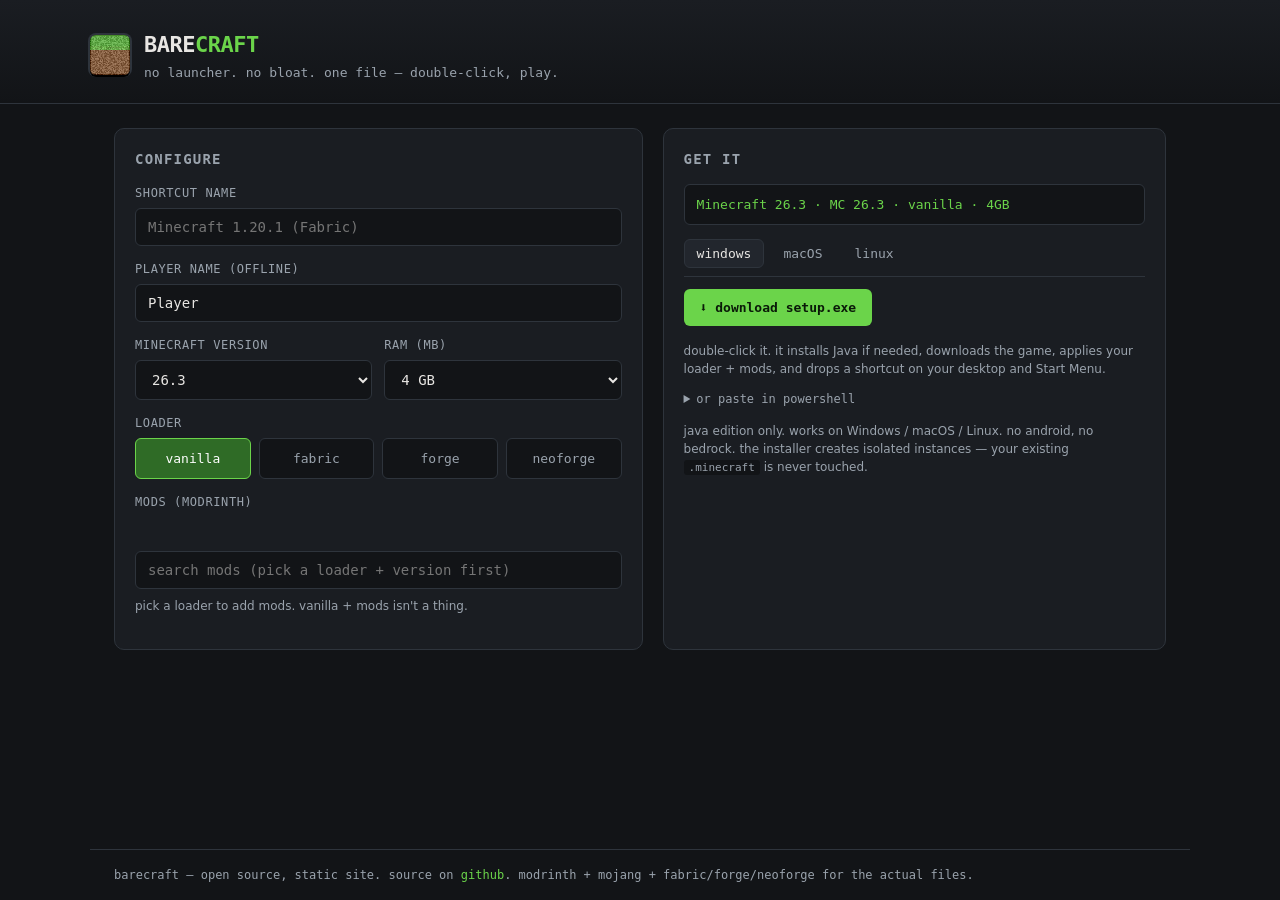
==== index.html @ c3ede846 "move site to repo root for GitHub Pages; final binaries" ====
<!doctype html>
<html lang="en">
<head>
  <meta charset="utf-8">
  <meta name="viewport" content="width=device-width,initial-scale=1">
  <title>Barecraft — no launcher, just play</title>
  <link rel="icon" href="icon.png">
  <link rel="stylesheet" href="style.css">
</head>
<body>
  <header class="site">
    <div class="brand">
      <img src="icon.png" alt="">
      <div>
        <h1>BARE<span>CRAFT</span></h1>
        <p>no launcher. no bloat. one file — double-click, play.</p>
      </div>
    </div>
  </header>

  <main>
    <div class="grid">
      <!-- CONFIG -->
      <section class="card">
        <h2>configure</h2>

        <div class="field">
          <label>shortcut name</label>
          <input type="text" id="name" placeholder="Minecraft 1.20.1 (Fabric)">
        </div>

        <div class="field">
          <label>player name (offline)</label>
          <input type="text" id="player" value="Player">
        </div>

        <div class="row">
          <div class="field">
            <label>minecraft version</label>
            <select id="mc"></select>
          </div>
          <div class="field">
            <label>ram (mb)</label>
            <select id="ram">
              <option value="2048">2 GB</option>
              <option value="4096" selected>4 GB</option>
              <option value="6144">6 GB</option>
              <option value="8192">8 GB</option>
              <option value="12288">12 GB</option>
            </select>
          </div>
        </div>

        <div class="field">
          <label>loader</label>
          <div class="loader-group" id="loaderGroup">
            <div class="loader-btn" data-loader="vanilla">vanilla</div>
            <div class="loader-btn" data-loader="fabric">fabric</div>
            <div class="loader-btn" data-loader="forge">forge</div>
            <div class="loader-btn" data-loader="neoforge">neoforge</div>
          </div>
        </div>

        <div class="field" id="loaderVField" style="display:none">
          <label>loader version (blank = latest/recommended)</label>
          <input type="text" id="loaderV" placeholder="auto">
        </div>

        <div class="field" id="modsField">
          <label>mods (modrinth)</label>
          <div class="mods-chips" id="chips"></div>
          <div class="mod-search-wrap">
            <input type="search" id="modSearch" placeholder="search mods (pick a loader + version first)" disabled>
            <div class="mod-results" id="modResults"></div>
          </div>
          <p class="note" id="modHint">pick a loader to add mods. vanilla + mods isn't a thing.</p>
        </div>
      </section>

      <!-- RESULT -->
      <section class="card">
        <h2>get it</h2>
        <div class="result-summary" id="summary">—</div>

        <div class="tabs" id="tabs">
          <button class="tab active" data-tab="windows">windows</button>
          <button class="tab" data-tab="macos">macOS</button>
          <button class="tab" data-tab="linux">linux</button>
        </div>

        <div class="platform active" id="plat-windows">
          <button class="btn" id="dl-windows">⬇ download setup.exe</button>
          <p class="note">double-click it. it installs Java if needed, downloads the game, applies your loader + mods, and drops a shortcut on your desktop and Start Menu.</p>
          <details>
            <summary>or paste in powershell</summary>
            <div class="runline">
              <code id="line-windows"></code>
              <button data-copy="line-windows">copy</button>
            </div>
          </details>
        </div>

        <div class="platform" id="plat-macos">
          <button class="btn" id="dl-macos">⬇ download executable</button>
          <p class="note">macOS quarantines downloaded files. run this once in Terminal, then the file works:</p>
          <div class="runline">
            <code id="line-mac-run"></code>
            <button data-copy="line-mac-run">copy</button>
          </div>
          <details>
            <summary>or paste in terminal (no download)</summary>
            <div class="runline">
              <code id="line-macos"></code>
              <button data-copy="line-macos">copy</button>
            </div>
          </details>
        </div>

        <div class="platform" id="plat-linux">
          <button class="btn" id="dl-linux">⬇ download executable</button>
          <p class="note">then run it:</p>
          <div class="runline">
            <code id="line-linux-run"></code>
            <button data-copy="line-linux-run">copy</button>
          </div>
          <details>
            <summary>or paste in terminal (no download)</summary>
            <div class="runline">
              <code id="line-linux"></code>
              <button data-copy="line-linux">copy</button>
            </div>
          </details>
        </div>

        <p class="note" style="margin-top:14px">
          java edition only. works on Windows / macOS / Linux. no android, no bedrock.
          the installer creates isolated instances — your existing <code>.minecraft</code> is never touched.
        </p>
      </section>
    </div>
  </main>

  <footer class="site">
    barecraft — open source, static site. source on
    <a href="https://github.com/noxthedevwindev-greatest/barecraft">github</a>.
    modrinth + mojang + fabric/forge/neoforge for the actual files.
  </footer>

  <div class="toast" id="toast">copied</div>
  <script src="app.js"></script>
</body>
</html>
---- style.css ----
:root {
  --bg: #121417;
  --bg-2: #1a1d22;
  --bg-3: #22262d;
  --fg: #e8e6e3;
  --fg-dim: #9aa3ad;
  --accent: #6bd44a;
  --accent-2: #4aa338;
  --accent-dim: #2f6b26;
  --border: #2e343c;
  --danger: #e06a6a;
  --ok: #6bd44a;
  --mono: ui-monospace, "JetBrains Mono", "Cascadia Code", Menlo, Consolas, monospace;
  --sans: -apple-system, "Segoe UI", system-ui, sans-serif;
}

* { box-sizing: border-box; }

html, body {
  margin: 0;
  padding: 0;
  background: var(--bg);
  color: var(--fg);
  font-family: var(--sans);
  font-size: 15px;
  line-height: 1.5;
}

body {
  min-height: 100vh;
  display: flex;
  flex-direction: column;
}

a { color: var(--accent); text-decoration: none; }
a:hover { text-decoration: underline; }

header.site {
  padding: 28px 24px 20px;
  border-bottom: 1px solid var(--border);
  background: linear-gradient(180deg, #1a1d22 0%, #121417 100%);
}

.brand {
  display: flex;
  align-items: center;
  gap: 14px;
  max-width: 1100px;
  margin: 0 auto;
}

.brand img {
  width: 40px;
  height: 40px;
  image-rendering: pixelated;
  border-radius: 6px;
  box-shadow: 0 2px 0 #000, 0 0 0 2px var(--border);
}

.brand h1 {
  margin: 0;
  font-family: var(--mono);
  font-size: 22px;
  letter-spacing: -0.5px;
  color: var(--fg);
}

.brand h1 span { color: var(--accent); }

.brand p {
  margin: 2px 0 0;
  color: var(--fg-dim);
  font-size: 13px;
  font-family: var(--mono);
}

main {
  flex: 1;
  max-width: 1100px;
  margin: 0 auto;
  padding: 24px;
  width: 100%;
}

.grid {
  display: grid;
  grid-template-columns: 1.05fr 1fr;
  gap: 20px;
}

@media (max-width: 860px) {
  .grid { grid-template-columns: 1fr; }
}

.card {
  background: var(--bg-2);
  border: 1px solid var(--border);
  border-radius: 10px;
  padding: 20px;
}

.card h2 {
  margin: 0 0 14px;
  font-size: 14px;
  font-family: var(--mono);
  text-transform: uppercase;
  letter-spacing: 1.2px;
  color: var(--fg-dim);
}

.field { margin-bottom: 14px; }

.field label {
  display: block;
  font-size: 12px;
  font-family: var(--mono);
  color: var(--fg-dim);
  margin-bottom: 6px;
  text-transform: uppercase;
  letter-spacing: 0.6px;
}

input[type=text],
select,
input[type=search] {
  width: 100%;
  padding: 10px 12px;
  background: var(--bg);
  border: 1px solid var(--border);
  border-radius: 6px;
  color: var(--fg);
  font-family: var(--mono);
  font-size: 14px;
  outline: none;
  transition: border-color .15s;
}

input:focus, select:focus { border-color: var(--accent); }

.row {
  display: grid;
  grid-template-columns: 1fr 1fr;
  gap: 12px;
}

.loader-group {
  display: grid;
  grid-template-columns: repeat(4, 1fr);
  gap: 8px;
}

.loader-btn {
  padding: 10px 6px;
  background: var(--bg);
  border: 1px solid var(--border);
  border-radius: 6px;
  color: var(--fg-dim);
  font-family: var(--mono);
  font-size: 13px;
  cursor: pointer;
  text-align: center;
  transition: all .15s;
  user-select: none;
}

.loader-btn:hover:not(.disabled) { border-color: var(--accent); color: var(--fg); }
.loader-btn.active { background: var(--accent-dim); border-color: var(--accent); color: #fff; }
.loader-btn.disabled { opacity: 0.35; cursor: not-allowed; }

.mods-chips {
  display: flex;
  flex-wrap: wrap;
  gap: 6px;
  margin-bottom: 8px;
  min-height: 26px;
}

.chip {
  display: inline-flex;
  align-items: center;
  gap: 6px;
  background: var(--bg-3);
  border: 1px solid var(--border);
  border-radius: 999px;
  padding: 4px 10px;
  font-size: 12px;
  font-family: var(--mono);
}

.chip button {
  background: none;
  border: none;
  color: var(--fg-dim);
  cursor: pointer;
  font-size: 14px;
  line-height: 1;
  padding: 0;
}

.chip button:hover { color: var(--danger); }

.mod-search-wrap { position: relative; }

.mod-results {
  position: absolute;
  top: 100%;
  left: 0;
  right: 0;
  background: var(--bg-2);
  border: 1px solid var(--border);
  border-radius: 6px;
  margin-top: 4px;
  max-height: 260px;
  overflow-y: auto;
  z-index: 10;
  display: none;
}

.mod-results.open { display: block; }

.mod-result {
  display: flex;
  align-items: center;
  gap: 10px;
  padding: 8px 10px;
  cursor: pointer;
  border-bottom: 1px solid var(--border);
}

.mod-result:hover { background: var(--bg-3); }
.mod-result:last-child { border-bottom: none; }

.mod-result img {
  width: 24px;
  height: 24px;
  border-radius: 4px;
  image-rendering: pixelated;
}

.mod-result .title { font-weight: 600; font-size: 13px; }
.mod-result .slug { color: var(--fg-dim); font-size: 11px; font-family: var(--mono); }

.result-summary {
  font-family: var(--mono);
  font-size: 13px;
  color: var(--accent);
  margin-bottom: 14px;
  padding: 10px 12px;
  background: var(--bg);
  border: 1px solid var(--border);
  border-radius: 6px;
}

.tabs {
  display: flex;
  gap: 6px;
  margin-bottom: 12px;
  border-bottom: 1px solid var(--border);
  padding-bottom: 8px;
}

.tab {
  padding: 6px 12px;
  background: none;
  border: 1px solid transparent;
  border-radius: 6px;
  color: var(--fg-dim);
  font-family: var(--mono);
  font-size: 13px;
  cursor: pointer;
}

.tab.active { background: var(--bg-3); border-color: var(--border); color: var(--fg); }

.platform { display: none; }
.platform.active { display: block; }

.btn {
  display: inline-flex;
  align-items: center;
  gap: 8px;
  padding: 11px 16px;
  background: var(--accent);
  color: #0a1a08;
  border: none;
  border-radius: 6px;
  font-family: var(--mono);
  font-size: 13px;
  font-weight: 700;
  cursor: pointer;
  transition: background .15s, transform .05s;
  margin-right: 8px;
  margin-bottom: 8px;
}

.btn:hover { background: var(--accent-2); color: #fff; }
.btn:active { transform: translateY(1px); }
.btn.secondary {
  background: var(--bg-3);
  color: var(--fg);
  border: 1px solid var(--border);
  font-weight: 400;
}
.btn.secondary:hover { border-color: var(--accent); color: var(--accent); }

.runline {
  display: flex;
  gap: 8px;
  margin: 10px 0;
}

.runline code {
  flex: 1;
  background: var(--bg);
  border: 1px solid var(--border);
  border-radius: 6px;
  padding: 10px 12px;
  font-family: var(--mono);
  font-size: 12px;
  color: var(--fg);
  overflow-x: auto;
  white-space: pre;
}

.runline button {
  background: var(--bg-3);
  border: 1px solid var(--border);
  border-radius: 6px;
  color: var(--fg);
  font-family: var(--mono);
  font-size: 12px;
  padding: 0 12px;
  cursor: pointer;
}

.runline button:hover { border-color: var(--accent); color: var(--accent); }

.note {
  color: var(--fg-dim);
  font-size: 12px;
  margin-top: 8px;
  line-height: 1.5;
}

.note code {
  background: var(--bg);
  padding: 1px 5px;
  border-radius: 3px;
  font-family: var(--mono);
  font-size: 11px;
}

details { margin-top: 10px; }
details summary {
  cursor: pointer;
  color: var(--fg-dim);
  font-size: 12px;
  font-family: var(--mono);
}
details summary:hover { color: var(--accent); }

footer.site {
  border-top: 1px solid var(--border);
  padding: 16px 24px;
  color: var(--fg-dim);
  font-size: 12px;
  font-family: var(--mono);
  max-width: 1100px;
  margin: 0 auto;
  width: 100%;
}

.toast {
  position: fixed;
  bottom: 20px;
  left: 50%;
  transform: translateX(-50%);
  background: var(--accent-dim);
  color: #fff;
  padding: 8px 16px;
  border-radius: 6px;
  font-family: var(--mono);
  font-size: 12px;
  opacity: 0;
  transition: opacity .2s;
  pointer-events: none;
  z-index: 100;
}

.toast.show { opacity: 1; }
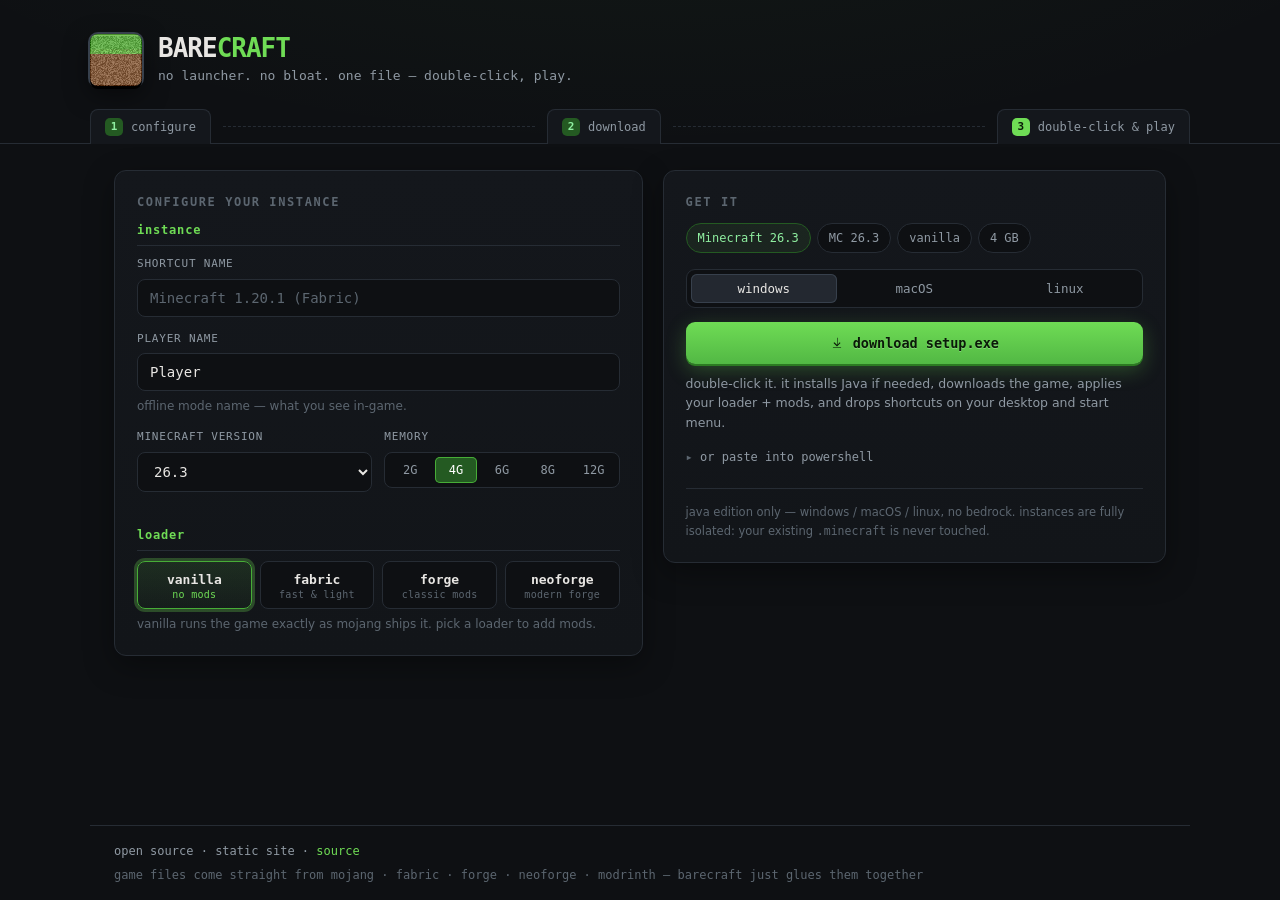
==== commit 0ded201c: "UI overhaul: segmented RAM, loader cards, mod compat flags, keyboard nav, polish" ====
--- a/index.html
+++ b/index.html
@@ -4,6 +4,7 @@
   <meta charset="utf-8">
   <meta name="viewport" content="width=device-width,initial-scale=1">
   <title>Barecraft — no launcher, just play</title>
+  <meta name="description" content="Pick a Minecraft version, loader and mods. Get one file. Double-click it. Play. No launcher, no bloat.">
   <link rel="icon" href="icon.png">
   <link rel="stylesheet" href="style.css">
 </head>
@@ -16,137 +17,168 @@
         <p>no launcher. no bloat. one file — double-click, play.</p>
       </div>
     </div>
+    <div class="steps">
+      <div class="step"><b>1</b> configure</div>
+      <div class="sep"></div>
+      <div class="step"><b>2</b> download</div>
+      <div class="sep"></div>
+      <div class="step"><b>3</b> double-click &amp; play</div>
+    </div>
   </header>
 
   <main>
     <div class="grid">
-      <!-- CONFIG -->
+
+      <!-- CONFIGURE -->
       <section class="card">
-        <h2>configure</h2>
+        <h2>configure your instance</h2>
 
+        <h3>instance</h3>
         <div class="field">
-          <label>shortcut name</label>
-          <input type="text" id="name" placeholder="Minecraft 1.20.1 (Fabric)">
+          <label for="name">shortcut name</label>
+          <input type="text" id="name" placeholder="Minecraft 1.20.1 (Fabric)" autocomplete="off">
         </div>
 
         <div class="field">
-          <label>player name (offline)</label>
-          <input type="text" id="player" value="Player">
+          <label for="player">player name</label>
+          <input type="text" id="player" value="Player" autocomplete="off" spellcheck="false">
+          <p class="hint">offline mode name — what you see in-game.</p>
         </div>
 
         <div class="row">
           <div class="field">
-            <label>minecraft version</label>
+            <label for="mc">minecraft version</label>
             <select id="mc"></select>
           </div>
           <div class="field">
-            <label>ram (mb)</label>
-            <select id="ram">
-              <option value="2048">2 GB</option>
-              <option value="4096" selected>4 GB</option>
-              <option value="6144">6 GB</option>
-              <option value="8192">8 GB</option>
-              <option value="12288">12 GB</option>
-            </select>
+            <label>memory</label>
+            <div class="seg" id="ramSeg">
+              <button type="button" data-ram="2048">2G</button>
+              <button type="button" data-ram="4096" class="on">4G</button>
+              <button type="button" data-ram="6144">6G</button>
+              <button type="button" data-ram="8192">8G</button>
+              <button type="button" data-ram="12288">12G</button>
+            </div>
           </div>
         </div>
 
-        <div class="field">
-          <label>loader</label>
-          <div class="loader-group" id="loaderGroup">
-            <div class="loader-btn" data-loader="vanilla">vanilla</div>
-            <div class="loader-btn" data-loader="fabric">fabric</div>
-            <div class="loader-btn" data-loader="forge">forge</div>
-            <div class="loader-btn" data-loader="neoforge">neoforge</div>
-          </div>
+        <h3>loader</h3>
+        <div class="loader-group" id="loaderGroup">
+          <button type="button" class="loader-btn on" data-loader="vanilla">
+            <span class="ld-name">vanilla</span>
+            <span class="ld-desc">no mods</span>
+          </button>
+          <button type="button" class="loader-btn" data-loader="fabric">
+            <span class="ld-name">fabric</span>
+            <span class="ld-desc">fast &amp; light</span>
+          </button>
+          <button type="button" class="loader-btn" data-loader="forge">
+            <span class="ld-name">forge</span>
+            <span class="ld-desc">classic mods</span>
+          </button>
+          <button type="button" class="loader-btn" data-loader="neoforge">
+            <span class="ld-name">neoforge</span>
+            <span class="ld-desc">modern forge</span>
+          </button>
         </div>
 
         <div class="field" id="loaderVField" style="display:none">
-          <label>loader version (blank = latest/recommended)</label>
-          <input type="text" id="loaderV" placeholder="auto">
+          <label for="loaderV">loader version</label>
+          <input type="text" id="loaderV" placeholder="auto (recommended / latest)" autocomplete="off">
+          <p class="hint">leave empty and it picks the recommended build.</p>
         </div>
 
-        <div class="field" id="modsField">
-          <label>mods (modrinth)</label>
+        <h3 id="modsHeader" style="display:none">mods</h3>
+        <div id="modsWrap" style="display:none">
           <div class="mods-chips" id="chips"></div>
           <div class="mod-search-wrap">
-            <input type="search" id="modSearch" placeholder="search mods (pick a loader + version first)" disabled>
-            <div class="mod-results" id="modResults"></div>
+            <input type="search" id="modSearch" placeholder="search modrinth…" autocomplete="off">
+            <div class="mod-results" id="modResults" role="listbox"></div>
           </div>
-          <p class="note" id="modHint">pick a loader to add mods. vanilla + mods isn't a thing.</p>
+          <p class="hint" id="modHint">results are filtered to this version + loader. unsupported picks get flagged when you change version later.</p>
         </div>
+        <p class="hint" id="vanillaHint">vanilla runs the game exactly as mojang ships it. pick a loader to add mods.</p>
       </section>
 
       <!-- RESULT -->
-      <section class="card">
+      <section class="card result-card">
         <h2>get it</h2>
-        <div class="result-summary" id="summary">—</div>
+
+        <div class="badges" id="summary"></div>
 
         <div class="tabs" id="tabs">
-          <button class="tab active" data-tab="windows">windows</button>
+          <button class="tab on" data-tab="windows">windows</button>
           <button class="tab" data-tab="macos">macOS</button>
           <button class="tab" data-tab="linux">linux</button>
         </div>
 
-        <div class="platform active" id="plat-windows">
-          <button class="btn" id="dl-windows">⬇ download setup.exe</button>
-          <p class="note">double-click it. it installs Java if needed, downloads the game, applies your loader + mods, and drops a shortcut on your desktop and Start Menu.</p>
+        <div class="platform on" id="plat-windows">
+          <button class="btn primary" id="dl-windows">
+            <svg width="14" height="14" viewBox="0 0 24 24" fill="currentColor"><path d="M12 3v12.17l-4.59-4.58L6 12l6 6 6-6-1.41-1.41L13 15.17V3h-1z"/><path d="M5 19h14v1H5z"/></svg>
+            download setup.exe
+          </button>
+          <p class="note">double-click it. it installs Java if needed, downloads the game, applies your loader + mods, and drops shortcuts on your desktop and start menu.</p>
           <details>
-            <summary>or paste in powershell</summary>
+            <summary>or paste into powershell</summary>
             <div class="runline">
               <code id="line-windows"></code>
-              <button data-copy="line-windows">copy</button>
+              <button class="copybtn" data-copy="line-windows">copy</button>
             </div>
           </details>
         </div>
 
         <div class="platform" id="plat-macos">
-          <button class="btn" id="dl-macos">⬇ download executable</button>
-          <p class="note">macOS quarantines downloaded files. run this once in Terminal, then the file works:</p>
+          <button class="btn primary" id="dl-macos">
+            <svg width="14" height="14" viewBox="0 0 24 24" fill="currentColor"><path d="M12 3v12.17l-4.59-4.58L6 12l6 6 6-6-1.41-1.41L13 15.17V3h-1z"/><path d="M5 19h14v1H5z"/></svg>
+            download executable
+          </button>
+          <p class="run-label">then run this once in terminal — it clears the gatekeeper quarantine flag and starts the install:</p>
           <div class="runline">
             <code id="line-mac-run"></code>
-            <button data-copy="line-mac-run">copy</button>
+            <button class="copybtn" data-copy="line-mac-run">copy</button>
           </div>
           <details>
-            <summary>or paste in terminal (no download)</summary>
+            <summary>or paste the whole install into terminal</summary>
             <div class="runline">
               <code id="line-macos"></code>
-              <button data-copy="line-macos">copy</button>
+              <button class="copybtn" data-copy="line-macos">copy</button>
             </div>
           </details>
         </div>
 
         <div class="platform" id="plat-linux">
-          <button class="btn" id="dl-linux">⬇ download executable</button>
-          <p class="note">then run it:</p>
+          <button class="btn primary" id="dl-linux">
+            <svg width="14" height="14" viewBox="0 0 24 24" fill="currentColor"><path d="M12 3v12.17l-4.59-4.58L6 12l6 6 6-6-1.41-1.41L13 15.17V3h-1z"/><path d="M5 19h14v1H5z"/></svg>
+            download executable
+          </button>
+          <p class="run-label">then:</p>
           <div class="runline">
             <code id="line-linux-run"></code>
-            <button data-copy="line-linux-run">copy</button>
+            <button class="copybtn" data-copy="line-linux-run">copy</button>
           </div>
           <details>
-            <summary>or paste in terminal (no download)</summary>
+            <summary>or paste the whole install into terminal</summary>
             <div class="runline">
               <code id="line-linux"></code>
-              <button data-copy="line-linux">copy</button>
+              <button class="copybtn" data-copy="line-linux">copy</button>
             </div>
           </details>
         </div>
 
-        <p class="note" style="margin-top:14px">
-          java edition only. works on Windows / macOS / Linux. no android, no bedrock.
-          the installer creates isolated instances — your existing <code>.minecraft</code> is never touched.
+        <p class="fine">
+          java edition only — windows / macOS / linux, no bedrock. instances are
+          fully isolated: your existing <code>.minecraft</code> is never touched.
         </p>
       </section>
     </div>
   </main>
 
   <footer class="site">
-    barecraft — open source, static site. source on
-    <a href="https://github.com/noxthedevwindev-greatest/barecraft">github</a>.
-    modrinth + mojang + fabric/forge/neoforge for the actual files.
+    <span>open source · static site · <a href="https://github.com/noxthedevwindev-greatest/barecraft">source</a></span>
+    <span class="dim">game files come straight from mojang · fabric · forge · neoforge · modrinth — barecraft just glues them together</span>
   </footer>
 
-  <div class="toast" id="toast">copied</div>
+  <div class="toast" id="toast" role="status"></div>
   <script src="app.js"></script>
 </body>
 </html>
--- a/style.css
+++ b/style.css
@@ -1,25 +1,33 @@
 :root {
-  --bg: #121417;
-  --bg-2: #1a1d22;
-  --bg-3: #22262d;
+  --bg: #0e1013;
+  --bg-2: #14171c;
+  --bg-3: #1b1f26;
+  --bg-4: #232830;
   --fg: #e8e6e3;
-  --fg-dim: #9aa3ad;
-  --accent: #6bd44a;
-  --accent-2: #4aa338;
-  --accent-dim: #2f6b26;
-  --border: #2e343c;
+  --fg-dim: #8f99a3;
+  --fg-faint: #5c6670;
+  --accent: #6fdc55;
+  --accent-hi: #8fefa0;
+  --accent-2: #47ad37;
+  --accent-dim: #245a22;
+  --accent-glow: rgba(111, 220, 85, .28);
+  --border: #262c34;
+  --border-hi: #37404c;
   --danger: #e06a6a;
-  --ok: #6bd44a;
   --mono: ui-monospace, "JetBrains Mono", "Cascadia Code", Menlo, Consolas, monospace;
   --sans: -apple-system, "Segoe UI", system-ui, sans-serif;
 }
 
 * { box-sizing: border-box; }
+
+::selection { background: var(--accent-dim); color: #fff; }
 
 html, body {
   margin: 0;
   padding: 0;
   background: var(--bg);
+  background-image:
+    radial-gradient(1200px 500px at 50% -200px, rgba(111, 220, 85, .05), transparent 70%);
   color: var(--fg);
   font-family: var(--sans);
   font-size: 15px;
@@ -35,107 +43,184 @@
 a { color: var(--accent); text-decoration: none; }
 a:hover { text-decoration: underline; }
 
+/* ---------- header ---------- */
+
 header.site {
-  padding: 28px 24px 20px;
+  padding: 34px 24px 0;
   border-bottom: 1px solid var(--border);
-  background: linear-gradient(180deg, #1a1d22 0%, #121417 100%);
 }
 
 .brand {
   display: flex;
   align-items: center;
-  gap: 14px;
+  gap: 16px;
   max-width: 1100px;
   margin: 0 auto;
 }
 
 .brand img {
-  width: 40px;
-  height: 40px;
+  width: 52px;
+  height: 52px;
   image-rendering: pixelated;
-  border-radius: 6px;
-  box-shadow: 0 2px 0 #000, 0 0 0 2px var(--border);
+  border-radius: 8px;
+  box-shadow:
+    0 3px 0 #000,
+    0 0 0 2px var(--border-hi),
+    0 8px 24px rgba(0, 0, 0, .5);
 }
 
 .brand h1 {
   margin: 0;
   font-family: var(--mono);
-  font-size: 22px;
-  letter-spacing: -0.5px;
-  color: var(--fg);
+  font-size: 26px;
+  font-weight: 800;
+  letter-spacing: -1px;
+  line-height: 1.1;
 }
 
 .brand h1 span { color: var(--accent); }
 
 .brand p {
-  margin: 2px 0 0;
+  margin: 3px 0 0;
   color: var(--fg-dim);
   font-size: 13px;
   font-family: var(--mono);
 }
+
+.steps {
+  max-width: 1100px;
+  margin: 22px auto 0;
+  display: flex;
+  align-items: center;
+  gap: 12px;
+  padding-bottom: 0;
+  transform: translateY(1px);
+}
+
+.step {
+  display: flex;
+  align-items: center;
+  gap: 8px;
+  font-family: var(--mono);
+  font-size: 12px;
+  color: var(--fg-dim);
+  padding: 8px 14px;
+  border: 1px solid var(--border);
+  border-bottom: none;
+  border-radius: 8px 8px 0 0;
+  background: var(--bg-2);
+}
+
+.step b {
+  display: inline-flex;
+  align-items: center;
+  justify-content: center;
+  width: 18px;
+  height: 18px;
+  border-radius: 5px;
+  background: var(--accent-dim);
+  color: var(--accent-hi);
+  font-size: 11px;
+}
+
+.step:last-child b { background: var(--accent); color: #0a1a08; }
+
+.sep {
+  flex: 1;
+  border-top: 1px dashed var(--border);
+}
+
+/* ---------- layout ---------- */
 
 main {
   flex: 1;
+  width: 100%;
   max-width: 1100px;
   margin: 0 auto;
-  padding: 24px;
-  width: 100%;
+  padding: 26px 24px 40px;
 }
 
 .grid {
   display: grid;
   grid-template-columns: 1.05fr 1fr;
   gap: 20px;
-}
-
-@media (max-width: 860px) {
+  align-items: start;
+}
+
+@media (max-width: 900px) {
   .grid { grid-template-columns: 1fr; }
+  .steps { flex-wrap: wrap; }
+  .sep { display: none; }
 }
 
 .card {
-  background: var(--bg-2);
-  border: 1px solid var(--border);
-  border-radius: 10px;
-  padding: 20px;
+  background: linear-gradient(180deg, var(--bg-2) 0%, #121519 100%);
+  border: 1px solid var(--border);
+  border-radius: 12px;
+  padding: 22px;
+  box-shadow: 0 10px 30px rgba(0, 0, 0, .35);
+}
+
+.result-card { position: sticky; top: 20px; }
+
+@media (max-width: 900px) {
+  .result-card { position: static; }
 }
 
 .card h2 {
-  margin: 0 0 14px;
-  font-size: 14px;
+  margin: 0 0 6px;
+  font-size: 12px;
   font-family: var(--mono);
   text-transform: uppercase;
-  letter-spacing: 1.2px;
-  color: var(--fg-dim);
-}
+  letter-spacing: 1.6px;
+  color: var(--fg-faint);
+}
+
+.card h3 {
+  margin: 20px 0 10px;
+  padding-bottom: 6px;
+  font-size: 12px;
+  font-family: var(--mono);
+  color: var(--accent);
+  border-bottom: 1px solid var(--border);
+  letter-spacing: .8px;
+}
+
+.card h3:first-of-type { margin-top: 10px; }
+
+/* ---------- fields ---------- */
 
 .field { margin-bottom: 14px; }
 
 .field label {
   display: block;
-  font-size: 12px;
+  font-size: 11px;
   font-family: var(--mono);
   color: var(--fg-dim);
   margin-bottom: 6px;
   text-transform: uppercase;
-  letter-spacing: 0.6px;
-}
-
-input[type=text],
-select,
-input[type=search] {
+  letter-spacing: .8px;
+}
+
+input[type=text], input[type=search], select {
   width: 100%;
   padding: 10px 12px;
   background: var(--bg);
   border: 1px solid var(--border);
-  border-radius: 6px;
+  border-radius: 8px;
   color: var(--fg);
   font-family: var(--mono);
   font-size: 14px;
   outline: none;
-  transition: border-color .15s;
-}
-
-input:focus, select:focus { border-color: var(--accent); }
+  transition: border-color .15s, box-shadow .15s;
+}
+
+input::placeholder { color: var(--fg-faint); }
+
+input:focus, select:focus {
+  border-color: var(--accent-2);
+  box-shadow: 0 0 0 3px var(--accent-glow);
+}
 
 .row {
   display: grid;
@@ -143,6 +228,46 @@
   gap: 12px;
 }
 
+.hint {
+  margin: 6px 0 0;
+  color: var(--fg-faint);
+  font-size: 12px;
+}
+
+/* ---------- segmented control (ram) ---------- */
+
+.seg {
+  display: flex;
+  gap: 4px;
+  background: var(--bg);
+  border: 1px solid var(--border);
+  border-radius: 8px;
+  padding: 4px;
+}
+
+.seg button {
+  flex: 1;
+  padding: 6px 0;
+  background: none;
+  border: none;
+  border-radius: 5px;
+  color: var(--fg-dim);
+  font-family: var(--mono);
+  font-size: 12px;
+  cursor: pointer;
+  transition: all .12s;
+}
+
+.seg button:hover { color: var(--fg); }
+
+.seg button.on {
+  background: var(--accent-dim);
+  color: #fff;
+  box-shadow: inset 0 0 0 1px var(--accent-2);
+}
+
+/* ---------- loader buttons ---------- */
+
 .loader-group {
   display: grid;
   grid-template-columns: repeat(4, 1fr);
@@ -150,218 +275,375 @@
 }
 
 .loader-btn {
-  padding: 10px 6px;
-  background: var(--bg);
-  border: 1px solid var(--border);
-  border-radius: 6px;
-  color: var(--fg-dim);
-  font-family: var(--mono);
+  display: flex;
+  flex-direction: column;
+  gap: 2px;
+  align-items: center;
+  padding: 10px 4px 8px;
+  background: var(--bg);
+  border: 1px solid var(--border);
+  border-radius: 8px;
+  cursor: pointer;
+  transition: all .15s;
+  font-family: var(--mono);
+}
+
+.loader-btn:hover:not(:disabled) {
+  border-color: var(--border-hi);
+  transform: translateY(-1px);
+}
+
+.ld-name {
   font-size: 13px;
-  cursor: pointer;
-  text-align: center;
-  transition: all .15s;
-  user-select: none;
-}
-
-.loader-btn:hover:not(.disabled) { border-color: var(--accent); color: var(--fg); }
-.loader-btn.active { background: var(--accent-dim); border-color: var(--accent); color: #fff; }
-.loader-btn.disabled { opacity: 0.35; cursor: not-allowed; }
+  color: var(--fg);
+  font-weight: 700;
+}
+
+.ld-desc {
+  font-size: 10px;
+  color: var(--fg-faint);
+  letter-spacing: .3px;
+}
+
+.loader-btn.on {
+  background: linear-gradient(180deg, rgba(111, 220, 85, .12), rgba(111, 220, 85, .04));
+  border-color: var(--accent-2);
+  box-shadow: 0 0 0 3px var(--accent-glow);
+}
+
+.loader-btn.on .ld-desc { color: var(--accent); }
+
+.loader-btn:disabled {
+  opacity: .35;
+  cursor: not-allowed;
+  border-style: dashed;
+}
+
+/* ---------- mods ---------- */
 
 .mods-chips {
   display: flex;
   flex-wrap: wrap;
   gap: 6px;
-  margin-bottom: 8px;
-  min-height: 26px;
-}
+  margin-bottom: 10px;
+}
+
+.mods-chips:empty { display: none; }
 
 .chip {
   display: inline-flex;
   align-items: center;
-  gap: 6px;
+  gap: 7px;
   background: var(--bg-3);
   border: 1px solid var(--border);
   border-radius: 999px;
-  padding: 4px 10px;
-  font-size: 12px;
-  font-family: var(--mono);
-}
-
-.chip button {
+  padding: 4px 10px 4px 5px;
+  font-size: 12px;
+  font-family: var(--mono);
+  animation: chip-in .15s ease-out;
+}
+
+@keyframes chip-in {
+  from { opacity: 0; transform: scale(.85); }
+  to { opacity: 1; transform: scale(1); }
+}
+
+.chip img {
+  width: 18px;
+  height: 18px;
+  border-radius: 4px;
+  image-rendering: pixelated;
+  background: var(--bg);
+}
+
+.chip .rm {
   background: none;
   border: none;
-  color: var(--fg-dim);
+  color: var(--fg-faint);
   cursor: pointer;
   font-size: 14px;
   line-height: 1;
-  padding: 0;
-}
-
-.chip button:hover { color: var(--danger); }
+  padding: 0 1px;
+}
+
+.chip .rm:hover { color: var(--danger); }
+
+.chip.bad {
+  border-color: rgba(224, 106, 106, .55);
+  background: rgba(224, 106, 106, .08);
+}
+
+.chip.bad .mname { color: var(--danger); }
 
 .mod-search-wrap { position: relative; }
 
 .mod-results {
   position: absolute;
-  top: 100%;
+  top: calc(100% + 4px);
   left: 0;
   right: 0;
   background: var(--bg-2);
-  border: 1px solid var(--border);
+  border: 1px solid var(--border-hi);
+  border-radius: 10px;
+  margin-top: 2px;
+  max-height: 300px;
+  overflow-y: auto;
+  z-index: 20;
+  display: none;
+  box-shadow: 0 14px 34px rgba(0, 0, 0, .55);
+}
+
+.mod-results.open { display: block; }
+
+.mod-result {
+  display: flex;
+  align-items: center;
+  gap: 10px;
+  padding: 9px 12px;
+  cursor: pointer;
+  border-bottom: 1px solid var(--border);
+}
+
+.mod-result:hover, .mod-result.kb {
+  background: var(--bg-3);
+}
+
+.mod-result:last-child { border-bottom: none; }
+
+.mod-result img {
+  width: 28px;
+  height: 28px;
   border-radius: 6px;
-  margin-top: 4px;
-  max-height: 260px;
-  overflow-y: auto;
-  z-index: 10;
-  display: none;
-}
-
-.mod-results.open { display: block; }
-
-.mod-result {
-  display: flex;
-  align-items: center;
-  gap: 10px;
-  padding: 8px 10px;
-  cursor: pointer;
-  border-bottom: 1px solid var(--border);
-}
-
-.mod-result:hover { background: var(--bg-3); }
-.mod-result:last-child { border-bottom: none; }
-
-.mod-result img {
-  width: 24px;
-  height: 24px;
-  border-radius: 4px;
   image-rendering: pixelated;
-}
-
-.mod-result .title { font-weight: 600; font-size: 13px; }
-.mod-result .slug { color: var(--fg-dim); font-size: 11px; font-family: var(--mono); }
-
-.result-summary {
-  font-family: var(--mono);
+  background: var(--bg);
+  flex: none;
+}
+
+.mod-result .mi { min-width: 0; flex: 1; }
+
+.mod-result .title {
+  font-weight: 600;
   font-size: 13px;
-  color: var(--accent);
+  white-space: nowrap;
+  overflow: hidden;
+  text-overflow: ellipsis;
+}
+
+.mod-result .sub {
+  color: var(--fg-faint);
+  font-size: 11px;
+  font-family: var(--mono);
+  white-space: nowrap;
+  overflow: hidden;
+  text-overflow: ellipsis;
+}
+
+.mod-result .dl {
+  color: var(--fg-faint);
+  font-size: 11px;
+  font-family: var(--mono);
+  flex: none;
+}
+
+.mod-empty {
+  padding: 14px 12px;
+  color: var(--fg-faint);
+  font-size: 12px;
+  font-family: var(--mono);
+  text-align: center;
+}
+
+/* ---------- result / badges ---------- */
+
+.badges {
+  display: flex;
+  flex-wrap: wrap;
+  gap: 6px;
+  margin: 12px 0 16px;
+}
+
+.badges span {
+  font-family: var(--mono);
+  font-size: 12px;
+  padding: 5px 11px;
+  border-radius: 999px;
+  background: var(--bg);
+  border: 1px solid var(--border);
+  color: var(--fg-dim);
+}
+
+.badges .nb { color: var(--accent-hi); border-color: var(--accent-dim); background: rgba(111, 220, 85, .07); }
+
+/* ---------- tabs ---------- */
+
+.tabs {
+  display: flex;
+  gap: 4px;
   margin-bottom: 14px;
-  padding: 10px 12px;
-  background: var(--bg);
-  border: 1px solid var(--border);
+  background: var(--bg);
+  border: 1px solid var(--border);
+  border-radius: 9px;
+  padding: 4px;
+}
+
+.tab {
+  flex: 1;
+  padding: 7px 12px;
+  background: none;
+  border: none;
   border-radius: 6px;
-}
-
-.tabs {
-  display: flex;
-  gap: 6px;
-  margin-bottom: 12px;
-  border-bottom: 1px solid var(--border);
-  padding-bottom: 8px;
-}
-
-.tab {
-  padding: 6px 12px;
-  background: none;
-  border: 1px solid transparent;
-  border-radius: 6px;
-  color: var(--fg-dim);
-  font-family: var(--mono);
-  font-size: 13px;
-  cursor: pointer;
-}
-
-.tab.active { background: var(--bg-3); border-color: var(--border); color: var(--fg); }
+  color: var(--fg-dim);
+  font-family: var(--mono);
+  font-size: 12.5px;
+  cursor: pointer;
+  transition: all .12s;
+}
+
+.tab:hover { color: var(--fg); }
+
+.tab.on {
+  background: var(--bg-4);
+  color: var(--fg);
+  box-shadow: inset 0 0 0 1px var(--border-hi);
+}
 
 .platform { display: none; }
-.platform.active { display: block; }
+.platform.on { display: block; animation: fade-in .18s ease-out; }
+
+@keyframes fade-in {
+  from { opacity: 0; transform: translateY(3px); }
+  to { opacity: 1; transform: none; }
+}
+
+/* ---------- buttons ---------- */
 
 .btn {
   display: inline-flex;
   align-items: center;
+  justify-content: center;
+  gap: 9px;
+  width: 100%;
+  padding: 13px 18px;
+  border: none;
+  border-radius: 9px;
+  font-family: var(--mono);
+  font-size: 13.5px;
+  font-weight: 700;
+  cursor: pointer;
+  transition: all .15s;
+}
+
+.btn.primary {
+  background: linear-gradient(180deg, var(--accent) 0%, #52b844 100%);
+  color: #0a1a08;
+  box-shadow:
+    0 2px 0 #2c7a22,
+    0 6px 20px var(--accent-glow);
+  text-shadow: 0 1px 0 rgba(255, 255, 255, .25);
+}
+
+.btn.primary:hover:not(:disabled) {
+  background: linear-gradient(180deg, var(--accent-hi) 0%, var(--accent) 100%);
+  transform: translateY(-1px);
+}
+
+.btn.primary:active:not(:disabled) { transform: translateY(1px); box-shadow: 0 1px 0 #2c7a22; }
+
+.btn.primary:disabled { opacity: .65; cursor: wait; }
+
+.spin {
+  width: 13px;
+  height: 13px;
+  border: 2px solid rgba(0, 0, 0, .25);
+  border-top-color: #0a1a08;
+  border-radius: 50%;
+  animation: rot .7s linear infinite;
+}
+
+@keyframes rot { to { transform: rotate(360deg); } }
+
+.run-label {
+  margin: 14px 0 6px;
+  color: var(--fg-dim);
+  font-size: 12.5px;
+}
+
+.runline {
+  display: flex;
   gap: 8px;
-  padding: 11px 16px;
-  background: var(--accent);
-  color: #0a1a08;
-  border: none;
-  border-radius: 6px;
-  font-family: var(--mono);
-  font-size: 13px;
-  font-weight: 700;
-  cursor: pointer;
-  transition: background .15s, transform .05s;
-  margin-right: 8px;
-  margin-bottom: 8px;
-}
-
-.btn:hover { background: var(--accent-2); color: #fff; }
-.btn:active { transform: translateY(1px); }
-.btn.secondary {
-  background: var(--bg-3);
-  color: var(--fg);
-  border: 1px solid var(--border);
-  font-weight: 400;
-}
-.btn.secondary:hover { border-color: var(--accent); color: var(--accent); }
-
-.runline {
-  display: flex;
-  gap: 8px;
-  margin: 10px 0;
+  margin: 0 0 10px;
 }
 
 .runline code {
   flex: 1;
   background: var(--bg);
   border: 1px solid var(--border);
-  border-radius: 6px;
+  border-radius: 8px;
   padding: 10px 12px;
   font-family: var(--mono);
-  font-size: 12px;
+  font-size: 11.5px;
   color: var(--fg);
   overflow-x: auto;
   white-space: pre;
 }
 
-.runline button {
+.runline .copybtn {
   background: var(--bg-3);
   border: 1px solid var(--border);
-  border-radius: 6px;
-  color: var(--fg);
-  font-family: var(--mono);
-  font-size: 12px;
-  padding: 0 12px;
-  cursor: pointer;
-}
-
-.runline button:hover { border-color: var(--accent); color: var(--accent); }
+  border-radius: 8px;
+  color: var(--fg-dim);
+  font-family: var(--mono);
+  font-size: 11px;
+  padding: 0 13px;
+  cursor: pointer;
+  flex: none;
+  transition: all .12s;
+}
+
+.runline .copybtn:hover {
+  border-color: var(--accent-2);
+  color: var(--accent);
+}
 
 .note {
   color: var(--fg-dim);
-  font-size: 12px;
-  margin-top: 8px;
-  line-height: 1.5;
-}
-
-.note code {
-  background: var(--bg);
-  padding: 1px 5px;
-  border-radius: 3px;
-  font-family: var(--mono);
-  font-size: 11px;
-}
-
-details { margin-top: 10px; }
+  font-size: 12.5px;
+  margin: 10px 0 4px;
+  line-height: 1.55;
+}
+
+.fine {
+  color: var(--fg-faint);
+  font-size: 11.5px;
+  margin: 18px 0 0;
+  padding-top: 14px;
+  border-top: 1px solid var(--border);
+  line-height: 1.6;
+}
+
+details { margin-top: 12px; }
+
 details summary {
   cursor: pointer;
   color: var(--fg-dim);
   font-size: 12px;
   font-family: var(--mono);
-}
+  list-style: none;
+  padding: 4px 0;
+}
+
+details summary::before { content: "▸ "; color: var(--fg-faint); }
+details[open] summary::before { content: "▾ "; }
 details summary:hover { color: var(--accent); }
+
+/* ---------- footer / toast / misc ---------- */
 
 footer.site {
   border-top: 1px solid var(--border);
   padding: 16px 24px;
+  display: flex;
+  flex-wrap: wrap;
+  gap: 6px 24px;
   color: var(--fg-dim);
   font-size: 12px;
   font-family: var(--mono);
@@ -370,21 +652,30 @@
   width: 100%;
 }
 
+footer .dim { color: var(--fg-faint); }
+
 .toast {
   position: fixed;
-  bottom: 20px;
+  bottom: 24px;
   left: 50%;
-  transform: translateX(-50%);
-  background: var(--accent-dim);
-  color: #fff;
-  padding: 8px 16px;
-  border-radius: 6px;
+  transform: translate(-50%, 12px);
+  background: var(--bg-3);
+  border: 1px solid var(--accent-2);
+  color: var(--accent-hi);
+  padding: 9px 18px;
+  border-radius: 8px;
   font-family: var(--mono);
   font-size: 12px;
   opacity: 0;
-  transition: opacity .2s;
+  transition: opacity .2s, transform .2s;
   pointer-events: none;
   z-index: 100;
-}
-
-.toast.show { opacity: 1; }
+  box-shadow: 0 10px 30px rgba(0, 0, 0, .5);
+}
+
+.toast.show { opacity: 1; transform: translate(-50%, 0); }
+
+::-webkit-scrollbar { width: 10px; height: 10px; }
+::-webkit-scrollbar-track { background: var(--bg-2); }
+::-webkit-scrollbar-thumb { background: var(--bg-4); border-radius: 6px; border: 2px solid var(--bg-2); }
+::-webkit-scrollbar-thumb:hover { background: var(--border-hi); }
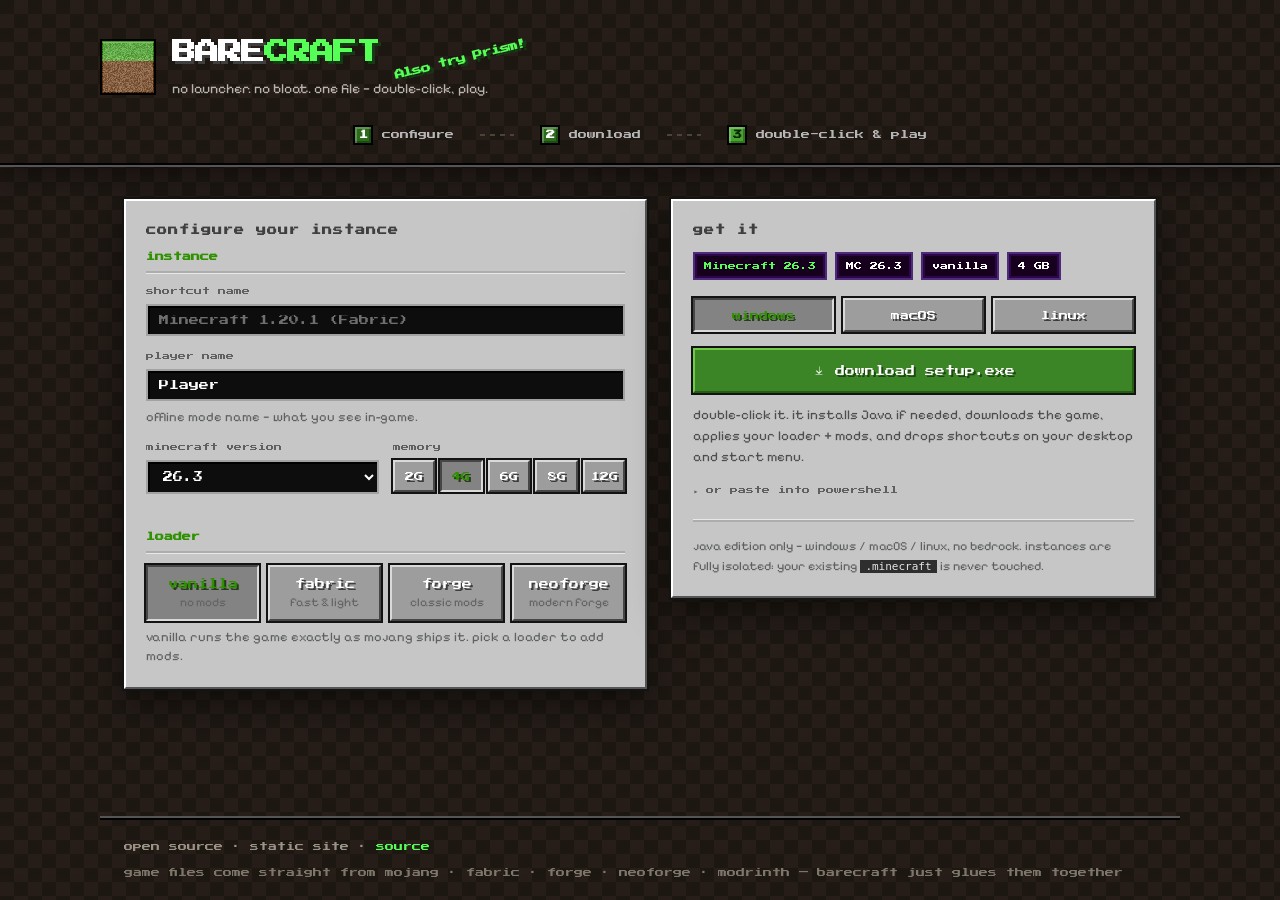
==== commit 8dc705c8: "Minecraft GUI redesign: dirt checkerboard, gray beveled panels, pixel fonts, instant version fill" ====
--- a/index.html
+++ b/index.html
@@ -6,6 +6,9 @@
   <title>Barecraft — no launcher, just play</title>
   <meta name="description" content="Pick a Minecraft version, loader and mods. Get one file. Double-click it. Play. No launcher, no bloat.">
   <link rel="icon" href="icon.png">
+  <link rel="preconnect" href="https://fonts.googleapis.com">
+  <link rel="preconnect" href="https://fonts.gstatic.com" crossorigin>
+  <link href="https://fonts.googleapis.com/css2?family=Press+Start+2P&family=Pixelify+Sans:wght@400..700&display=swap" rel="stylesheet">
   <link rel="stylesheet" href="style.css">
 </head>
 <body>
@@ -13,15 +16,13 @@
     <div class="brand">
       <img src="icon.png" alt="">
       <div>
-        <h1>BARE<span>CRAFT</span></h1>
+        <h1>BARE<span>CRAFT</span><span class="splash" id="splash">No launcher!</span></h1>
         <p>no launcher. no bloat. one file — double-click, play.</p>
       </div>
     </div>
     <div class="steps">
       <div class="step"><b>1</b> configure</div>
-      <div class="sep"></div>
       <div class="step"><b>2</b> download</div>
-      <div class="sep"></div>
       <div class="step"><b>3</b> double-click &amp; play</div>
     </div>
   </header>
@@ -48,35 +49,35 @@
         <div class="row">
           <div class="field">
             <label for="mc">minecraft version</label>
-            <select id="mc"></select>
+            <select id="mc"><option value="" disabled selected>loading versions…</option></select>
           </div>
           <div class="field">
             <label>memory</label>
             <div class="seg" id="ramSeg">
-              <button type="button" data-ram="2048">2G</button>
-              <button type="button" data-ram="4096" class="on">4G</button>
-              <button type="button" data-ram="6144">6G</button>
-              <button type="button" data-ram="8192">8G</button>
-              <button type="button" data-ram="12288">12G</button>
+              <button type="button" class="mc-btn" data-ram="2048">2G</button>
+              <button type="button" class="mc-btn on" data-ram="4096">4G</button>
+              <button type="button" class="mc-btn" data-ram="6144">6G</button>
+              <button type="button" class="mc-btn" data-ram="8192">8G</button>
+              <button type="button" class="mc-btn" data-ram="12288">12G</button>
             </div>
           </div>
         </div>
 
         <h3>loader</h3>
         <div class="loader-group" id="loaderGroup">
-          <button type="button" class="loader-btn on" data-loader="vanilla">
+          <button type="button" class="mc-btn loader-btn on" data-loader="vanilla">
             <span class="ld-name">vanilla</span>
             <span class="ld-desc">no mods</span>
           </button>
-          <button type="button" class="loader-btn" data-loader="fabric">
+          <button type="button" class="mc-btn loader-btn" data-loader="fabric">
             <span class="ld-name">fabric</span>
             <span class="ld-desc">fast &amp; light</span>
           </button>
-          <button type="button" class="loader-btn" data-loader="forge">
+          <button type="button" class="mc-btn loader-btn" data-loader="forge">
             <span class="ld-name">forge</span>
             <span class="ld-desc">classic mods</span>
           </button>
-          <button type="button" class="loader-btn" data-loader="neoforge">
+          <button type="button" class="mc-btn loader-btn" data-loader="neoforge">
             <span class="ld-name">neoforge</span>
             <span class="ld-desc">modern forge</span>
           </button>
@@ -95,7 +96,7 @@
             <input type="search" id="modSearch" placeholder="search modrinth…" autocomplete="off">
             <div class="mod-results" id="modResults" role="listbox"></div>
           </div>
-          <p class="hint" id="modHint">results are filtered to this version + loader. unsupported picks get flagged when you change version later.</p>
+          <p class="hint">results are filtered to this version + loader. unsupported picks get flagged when you change version later.</p>
         </div>
         <p class="hint" id="vanillaHint">vanilla runs the game exactly as mojang ships it. pick a loader to add mods.</p>
       </section>
@@ -107,14 +108,14 @@
         <div class="badges" id="summary"></div>
 
         <div class="tabs" id="tabs">
-          <button class="tab on" data-tab="windows">windows</button>
-          <button class="tab" data-tab="macos">macOS</button>
-          <button class="tab" data-tab="linux">linux</button>
+          <button class="mc-btn tab on" data-tab="windows">windows</button>
+          <button class="mc-btn tab" data-tab="macos">macOS</button>
+          <button class="mc-btn tab" data-tab="linux">linux</button>
         </div>
 
         <div class="platform on" id="plat-windows">
-          <button class="btn primary" id="dl-windows">
-            <svg width="14" height="14" viewBox="0 0 24 24" fill="currentColor"><path d="M12 3v12.17l-4.59-4.58L6 12l6 6 6-6-1.41-1.41L13 15.17V3h-1z"/><path d="M5 19h14v1H5z"/></svg>
+          <button class="btn" id="dl-windows">
+            <svg width="12" height="12" viewBox="0 0 24 24" fill="currentColor"><path d="M12 3v12.17l-4.59-4.58L6 12l6 6 6-6-1.41-1.41L13 15.17V3h-1z"/><path d="M5 19h14v1H5z"/></svg>
             download setup.exe
           </button>
           <p class="note">double-click it. it installs Java if needed, downloads the game, applies your loader + mods, and drops shortcuts on your desktop and start menu.</p>
@@ -122,45 +123,45 @@
             <summary>or paste into powershell</summary>
             <div class="runline">
               <code id="line-windows"></code>
-              <button class="copybtn" data-copy="line-windows">copy</button>
+              <button class="mc-btn copybtn" data-copy="line-windows">copy</button>
             </div>
           </details>
         </div>
 
         <div class="platform" id="plat-macos">
-          <button class="btn primary" id="dl-macos">
-            <svg width="14" height="14" viewBox="0 0 24 24" fill="currentColor"><path d="M12 3v12.17l-4.59-4.58L6 12l6 6 6-6-1.41-1.41L13 15.17V3h-1z"/><path d="M5 19h14v1H5z"/></svg>
+          <button class="btn" id="dl-macos">
+            <svg width="12" height="12" viewBox="0 0 24 24" fill="currentColor"><path d="M12 3v12.17l-4.59-4.58L6 12l6 6 6-6-1.41-1.41L13 15.17V3h-1z"/><path d="M5 19h14v1H5z"/></svg>
             download executable
           </button>
           <p class="run-label">then run this once in terminal — it clears the gatekeeper quarantine flag and starts the install:</p>
           <div class="runline">
             <code id="line-mac-run"></code>
-            <button class="copybtn" data-copy="line-mac-run">copy</button>
+            <button class="mc-btn copybtn" data-copy="line-mac-run">copy</button>
           </div>
           <details>
             <summary>or paste the whole install into terminal</summary>
             <div class="runline">
               <code id="line-macos"></code>
-              <button class="copybtn" data-copy="line-macos">copy</button>
+              <button class="mc-btn copybtn" data-copy="line-macos">copy</button>
             </div>
           </details>
         </div>
 
         <div class="platform" id="plat-linux">
-          <button class="btn primary" id="dl-linux">
-            <svg width="14" height="14" viewBox="0 0 24 24" fill="currentColor"><path d="M12 3v12.17l-4.59-4.58L6 12l6 6 6-6-1.41-1.41L13 15.17V3h-1z"/><path d="M5 19h14v1H5z"/></svg>
+          <button class="btn" id="dl-linux">
+            <svg width="12" height="12" viewBox="0 0 24 24" fill="currentColor"><path d="M12 3v12.17l-4.59-4.58L6 12l6 6 6-6-1.41-1.41L13 15.17V3h-1z"/><path d="M5 19h14v1H5z"/></svg>
             download executable
           </button>
           <p class="run-label">then:</p>
           <div class="runline">
             <code id="line-linux-run"></code>
-            <button class="copybtn" data-copy="line-linux-run">copy</button>
+            <button class="mc-btn copybtn" data-copy="line-linux-run">copy</button>
           </div>
           <details>
             <summary>or paste the whole install into terminal</summary>
             <div class="runline">
               <code id="line-linux"></code>
-              <button class="copybtn" data-copy="line-linux">copy</button>
+              <button class="mc-btn copybtn" data-copy="line-linux">copy</button>
             </div>
           </details>
         </div>
--- a/style.css
+++ b/style.css
@@ -1,133 +1,164 @@
+/* Barecraft — Minecraft GUI style
+   Palette values are lifted straight from the game's own UI text colors:
+   white ffffff, gray aaaaaa, dark-gray 555555, green 55ff55, red ff5555. */
+
 :root {
-  --bg: #0e1013;
-  --bg-2: #14171c;
-  --bg-3: #1b1f26;
-  --bg-4: #232830;
-  --fg: #e8e6e3;
-  --fg-dim: #8f99a3;
-  --fg-faint: #5c6670;
-  --accent: #6fdc55;
-  --accent-hi: #8fefa0;
-  --accent-2: #47ad37;
-  --accent-dim: #245a22;
-  --accent-glow: rgba(111, 220, 85, .28);
-  --border: #262c34;
-  --border-hi: #37404c;
-  --danger: #e06a6a;
+  --pixel: 'Press Start 2P', ui-monospace, monospace;
+  --body: 'Pixelify Sans', system-ui, sans-serif;
   --mono: ui-monospace, "JetBrains Mono", "Cascadia Code", Menlo, Consolas, monospace;
-  --sans: -apple-system, "Segoe UI", system-ui, sans-serif;
+
+  --dirt-1: #16100a;
+  --dirt-2: #201712;
+  --panel: #c6c6c6;
+  --panel-dark: #555555;
+  --panel-light: #ffffff;
+  --btn: #9d9d9d;
+  --btn-light: #d9d9d9;
+  --btn-dark: #464646;
+  --ink: #3f3f3f;
+  --ink-dim: #5f6161;
+  --grass: #55ff55;
+  --grass-strong: #2f9100;
+  --green-btn: #3c8527;
+  --green-btn-hi: #47a52f;
+  --green-shadow: #1d4a10;
+  --tooltip-bg: #16001e;
+  --tooltip-border: #4d2a7a;
+  --red: #ff5555;
 }
 
 * { box-sizing: border-box; }
 
-::selection { background: var(--accent-dim); color: #fff; }
-
-html, body {
-  margin: 0;
-  padding: 0;
-  background: var(--bg);
-  background-image:
-    radial-gradient(1200px 500px at 50% -200px, rgba(111, 220, 85, .05), transparent 70%);
-  color: var(--fg);
-  font-family: var(--sans);
+::selection { background: #3c8527; color: #fff; }
+
+html, body { margin: 0; padding: 0; }
+
+body {
+  min-height: 100vh;
+  display: flex;
+  flex-direction: column;
+  font-family: var(--body);
   font-size: 15px;
   line-height: 1.5;
-}
-
-body {
-  min-height: 100vh;
-  display: flex;
-  flex-direction: column;
-}
-
-a { color: var(--accent); text-decoration: none; }
+  color: #e8e6e3;
+  /* dirt checkerboard */
+  background-color: var(--dirt-1);
+  background-image:
+    radial-gradient(1100px 620px at 50% -120px, rgba(255, 255, 255, .045), transparent 65%),
+    linear-gradient(45deg, var(--dirt-2) 25%, transparent 25%, transparent 75%, var(--dirt-2) 75%),
+    linear-gradient(45deg, var(--dirt-2) 25%, transparent 25%, transparent 75%, var(--dirt-2) 75%);
+  background-position: 0 0, 0 0, 14px 14px;
+  background-size: 28px 28px, 28px 28px, 28px 28px;
+}
+
+a { color: var(--grass); text-decoration: none; }
 a:hover { text-decoration: underline; }
 
 /* ---------- header ---------- */
 
 header.site {
   padding: 34px 24px 0;
-  border-bottom: 1px solid var(--border);
+  border-bottom: 2px solid #000;
+  box-shadow: 0 2px 0 #555, 0 10px 30px rgba(0, 0, 0, .45);
 }
 
 .brand {
   display: flex;
   align-items: center;
   gap: 16px;
-  max-width: 1100px;
+  max-width: 1080px;
   margin: 0 auto;
 }
 
 .brand img {
-  width: 52px;
-  height: 52px;
+  width: 56px;
+  height: 56px;
   image-rendering: pixelated;
-  border-radius: 8px;
-  box-shadow:
-    0 3px 0 #000,
-    0 0 0 2px var(--border-hi),
-    0 8px 24px rgba(0, 0, 0, .5);
+  border: 2px solid #000;
+  box-shadow: inset 0 0 0 2px rgba(255, 255, 255, .12);
+  flex: none;
 }
 
 .brand h1 {
   margin: 0;
-  font-family: var(--mono);
-  font-size: 26px;
-  font-weight: 800;
+  font-family: var(--pixel);
+  font-size: 24px;
   letter-spacing: -1px;
-  line-height: 1.1;
-}
-
-.brand h1 span { color: var(--accent); }
+  color: #fff;
+  text-shadow: 3px 3px 0 #3f3f3f;
+  white-space: nowrap;
+}
+
+.brand h1 span {
+  color: var(--grass);
+  text-shadow: 3px 3px 0 #143b14;
+}
 
 .brand p {
-  margin: 3px 0 0;
-  color: var(--fg-dim);
-  font-size: 13px;
-  font-family: var(--mono);
+  margin: 8px 0 0;
+  color: #b9b3aa;
+  font-size: 14px;
+}
+
+.splash {
+  display: inline-block;
+  font-family: var(--pixel);
+  font-size: 10px;
+  color: #ffff55;
+  text-shadow: 2px 2px 0 #3f3f00;
+  transform: rotate(-14deg);
+  transform-origin: 50% 60%;
+  animation: splash-pulse .44s ease-in-out infinite alternate;
+  margin-left: 14px;
+  white-space: nowrap;
+}
+
+@keyframes splash-pulse {
+  from { scale: .96; }
+  to { scale: 1.06; }
 }
 
 .steps {
-  max-width: 1100px;
-  margin: 22px auto 0;
-  display: flex;
-  align-items: center;
-  gap: 12px;
-  padding-bottom: 0;
-  transform: translateY(1px);
+  max-width: 1080px;
+  margin: 26px auto 0;
+  display: flex;
+  align-items: center;
+  justify-content: center;
+  flex-wrap: wrap;
+  gap: 12px 26px;
+  padding-bottom: 18px;
 }
 
 .step {
   display: flex;
   align-items: center;
-  gap: 8px;
-  font-family: var(--mono);
-  font-size: 12px;
-  color: var(--fg-dim);
-  padding: 8px 14px;
-  border: 1px solid var(--border);
-  border-bottom: none;
-  border-radius: 8px 8px 0 0;
-  background: var(--bg-2);
+  gap: 9px;
+  font-family: var(--pixel);
+  font-size: 9px;
+  color: #b6b6b6;
 }
 
 .step b {
   display: inline-flex;
   align-items: center;
   justify-content: center;
-  width: 18px;
-  height: 18px;
-  border-radius: 5px;
-  background: var(--accent-dim);
-  color: var(--accent-hi);
-  font-size: 11px;
-}
-
-.step:last-child b { background: var(--accent); color: #0a1a08; }
-
-.sep {
-  flex: 1;
-  border-top: 1px dashed var(--border);
+  width: 20px;
+  height: 20px;
+  font-size: 9px;
+  background: #2c6b1c;
+  color: #fff;
+  border: 2px solid #000;
+  box-shadow: inset 2px 2px 0 rgba(255, 255, 255, .25), inset -2px -2px 0 rgba(0, 0, 0, .3);
+}
+
+.step:last-child b { background: var(--green-btn-hi); color: #0c2506; }
+
+.step:not(:last-child)::after {
+  content: '';
+  width: 34px;
+  height: 2px;
+  margin-left: 17px;
+  background: repeating-linear-gradient(90deg, #4a4438 0 5px, transparent 5px 10px);
 }
 
 /* ---------- layout ---------- */
@@ -135,58 +166,59 @@
 main {
   flex: 1;
   width: 100%;
-  max-width: 1100px;
+  max-width: 1080px;
   margin: 0 auto;
-  padding: 26px 24px 40px;
+  padding: 34px 24px 46px;
 }
 
 .grid {
   display: grid;
-  grid-template-columns: 1.05fr 1fr;
-  gap: 20px;
+  grid-template-columns: 1.08fr 1fr;
+  gap: 24px;
   align-items: start;
 }
 
-@media (max-width: 900px) {
+@media (max-width: 920px) {
   .grid { grid-template-columns: 1fr; }
-  .steps { flex-wrap: wrap; }
-  .sep { display: none; }
-}
+  .splash { display: none; }
+}
+
+/* ---------- MC gray panel ---------- */
 
 .card {
-  background: linear-gradient(180deg, var(--bg-2) 0%, #121519 100%);
-  border: 1px solid var(--border);
-  border-radius: 12px;
-  padding: 22px;
-  box-shadow: 0 10px 30px rgba(0, 0, 0, .35);
-}
-
-.result-card { position: sticky; top: 20px; }
-
-@media (max-width: 900px) {
+  background: var(--panel);
+  border: 2px solid;
+  border-color: var(--panel-light) var(--panel-dark) var(--panel-dark) var(--panel-light);
+  box-shadow: 0 0 0 2px #131313, 0 14px 34px rgba(0, 0, 0, .5);
+  padding: 22px 20px 20px;
+  color: var(--ink);
+}
+
+.result-card { position: sticky; top: 22px; }
+
+@media (max-width: 920px) {
   .result-card { position: static; }
 }
 
 .card h2 {
-  margin: 0 0 6px;
-  font-size: 12px;
-  font-family: var(--mono);
-  text-transform: uppercase;
-  letter-spacing: 1.6px;
-  color: var(--fg-faint);
+  margin: 0 0 4px;
+  font-family: var(--pixel);
+  font-size: 10px;
+  color: var(--ink);
+  letter-spacing: 1px;
 }
 
 .card h3 {
-  margin: 20px 0 10px;
-  padding-bottom: 6px;
-  font-size: 12px;
-  font-family: var(--mono);
-  color: var(--accent);
-  border-bottom: 1px solid var(--border);
-  letter-spacing: .8px;
-}
-
-.card h3:first-of-type { margin-top: 10px; }
+  margin: 22px 0 12px;
+  padding-bottom: 7px;
+  font-family: var(--pixel);
+  font-size: 9px;
+  color: var(--grass-strong);
+  border-bottom: 2px solid #adadad;
+  box-shadow: 0 1px 0 #e8e8e8;
+}
+
+.card h3:first-of-type { margin-top: 12px; }
 
 /* ---------- fields ---------- */
 
@@ -194,76 +226,93 @@
 
 .field label {
   display: block;
-  font-size: 11px;
-  font-family: var(--mono);
-  color: var(--fg-dim);
-  margin-bottom: 6px;
-  text-transform: uppercase;
-  letter-spacing: .8px;
+  font-family: var(--pixel);
+  font-size: 8px;
+  color: var(--ink-dim);
+  margin-bottom: 7px;
 }
 
 input[type=text], input[type=search], select {
   width: 100%;
-  padding: 10px 12px;
-  background: var(--bg);
-  border: 1px solid var(--border);
-  border-radius: 8px;
-  color: var(--fg);
-  font-family: var(--mono);
-  font-size: 14px;
+  padding: 9px 11px;
+  background: #0d0d0d;
+  border: 2px solid #a2a2a2;
+  box-shadow: inset 2px 2px 0 #000;
+  color: #fff;
+  font-family: var(--pixel);
+  font-size: 10px;
   outline: none;
-  transition: border-color .15s, box-shadow .15s;
-}
-
-input::placeholder { color: var(--fg-faint); }
-
-input:focus, select:focus {
-  border-color: var(--accent-2);
-  box-shadow: 0 0 0 3px var(--accent-glow);
-}
+}
+
+input::placeholder { color: #6f6f6f; }
+
+input:focus, select:focus, .mc-btn:focus-visible {
+  border-color: var(--grass);
+  box-shadow: inset 2px 2px 0 #000, 0 0 0 3px rgba(85, 255, 85, .5);
+}
+
+select { color-scheme: dark; cursor: pointer; }
 
 .row {
   display: grid;
   grid-template-columns: 1fr 1fr;
-  gap: 12px;
+  gap: 14px;
 }
 
 .hint {
-  margin: 6px 0 0;
-  color: var(--fg-faint);
-  font-size: 12px;
-}
-
-/* ---------- segmented control (ram) ---------- */
+  margin: 7px 0 0;
+  color: var(--ink-dim);
+  font-size: 13px;
+}
+
+/* ---------- shared MC button ---------- */
+
+.mc-btn {
+  background: var(--btn);
+  border: 2px solid;
+  border-color: var(--btn-light) var(--btn-dark) var(--btn-dark) var(--btn-light);
+  box-shadow: 0 0 0 2px #131313;
+  color: #fff;
+  text-shadow: 2px 2px 0 #3e3e3e;
+  font-family: var(--pixel);
+  cursor: pointer;
+  user-select: none;
+  transition: none;
+}
+
+.mc-btn:hover:not(:disabled) { background: #b0b0b0; color: #ffffa0; }
+
+.mc-btn:active:not(:disabled) {
+  border-color: var(--btn-dark) var(--btn-light) var(--btn-light) var(--btn-dark);
+  background: #8a8a8a;
+  text-shadow: 2px 2px 0 #555;
+}
+
+.mc-btn:disabled {
+  background: #7c7c7c;
+  color: #9a9a9a;
+  text-shadow: none;
+  cursor: not-allowed;
+}
+
+/* ---------- memory segmented ---------- */
 
 .seg {
   display: flex;
-  gap: 4px;
-  background: var(--bg);
-  border: 1px solid var(--border);
-  border-radius: 8px;
-  padding: 4px;
+  gap: 5px;
 }
 
 .seg button {
   flex: 1;
-  padding: 6px 0;
-  background: none;
-  border: none;
-  border-radius: 5px;
-  color: var(--fg-dim);
-  font-family: var(--mono);
-  font-size: 12px;
-  cursor: pointer;
-  transition: all .12s;
-}
-
-.seg button:hover { color: var(--fg); }
+  padding: 10px 0 9px;
+  font-size: 9px;
+}
 
 .seg button.on {
-  background: var(--accent-dim);
-  color: #fff;
-  box-shadow: inset 0 0 0 1px var(--accent-2);
+  background: #838383;
+  border-color: var(--btn-dark) var(--btn-light) var(--btn-light) var(--btn-dark);
+  color: var(--grass-strong);
+  text-shadow: 2px 2px 0 #243f18;
 }
 
 /* ---------- loader buttons ---------- */
@@ -271,126 +320,109 @@
 .loader-group {
   display: grid;
   grid-template-columns: repeat(4, 1fr);
+  gap: 9px;
+}
+
+.loader-btn {
+  display: flex;
+  flex-direction: column;
+  align-items: center;
+  gap: 6px;
+  padding: 12px 4px 10px;
+}
+
+.loader-btn .ld-name { font-size: 10px; }
+
+.loader-btn .ld-desc {
+  font-family: var(--body);
+  font-size: 12px;
+  color: #636363;
+  text-shadow: none;
+}
+
+.loader-btn.on {
+  background: #838383;
+  border-color: var(--btn-dark) var(--btn-light) var(--btn-light) var(--btn-dark);
+}
+
+.loader-btn.on .ld-name { color: var(--grass-strong); text-shadow: 2px 2px 0 #243f18; }
+
+/* ---------- mods ---------- */
+
+.mods-chips {
+  display: flex;
+  flex-wrap: wrap;
   gap: 8px;
-}
-
-.loader-btn {
-  display: flex;
-  flex-direction: column;
-  gap: 2px;
-  align-items: center;
-  padding: 10px 4px 8px;
-  background: var(--bg);
-  border: 1px solid var(--border);
-  border-radius: 8px;
-  cursor: pointer;
-  transition: all .15s;
-  font-family: var(--mono);
-}
-
-.loader-btn:hover:not(:disabled) {
-  border-color: var(--border-hi);
-  transform: translateY(-1px);
-}
-
-.ld-name {
-  font-size: 13px;
-  color: var(--fg);
-  font-weight: 700;
-}
-
-.ld-desc {
-  font-size: 10px;
-  color: var(--fg-faint);
-  letter-spacing: .3px;
-}
-
-.loader-btn.on {
-  background: linear-gradient(180deg, rgba(111, 220, 85, .12), rgba(111, 220, 85, .04));
-  border-color: var(--accent-2);
-  box-shadow: 0 0 0 3px var(--accent-glow);
-}
-
-.loader-btn.on .ld-desc { color: var(--accent); }
-
-.loader-btn:disabled {
-  opacity: .35;
-  cursor: not-allowed;
-  border-style: dashed;
-}
-
-/* ---------- mods ---------- */
-
-.mods-chips {
-  display: flex;
-  flex-wrap: wrap;
-  gap: 6px;
-  margin-bottom: 10px;
+  margin-bottom: 12px;
 }
 
 .mods-chips:empty { display: none; }
 
+/* tooltip-style chip (authentic item-tooltip look) */
 .chip {
   display: inline-flex;
   align-items: center;
-  gap: 7px;
-  background: var(--bg-3);
-  border: 1px solid var(--border);
-  border-radius: 999px;
-  padding: 4px 10px 4px 5px;
-  font-size: 12px;
-  font-family: var(--mono);
-  animation: chip-in .15s ease-out;
+  gap: 8px;
+  background: var(--tooltip-bg);
+  border: 2px solid var(--tooltip-border);
+  box-shadow: inset 0 0 0 2px rgba(151, 33, 255, .18);
+  border-radius: 0;
+  padding: 4px 10px 4px 6px;
+  font-family: var(--body);
+  font-size: 13.5px;
+  font-weight: 600;
+  color: #fff;
+  animation: chip-in .14s ease-out;
 }
 
 @keyframes chip-in {
-  from { opacity: 0; transform: scale(.85); }
-  to { opacity: 1; transform: scale(1); }
+  from { opacity: 0; scale: .85; }
+  to { opacity: 1; scale: 1; }
 }
 
 .chip img {
-  width: 18px;
-  height: 18px;
-  border-radius: 4px;
+  width: 20px;
+  height: 20px;
   image-rendering: pixelated;
-  background: var(--bg);
+  background: #000;
+  flex: none;
 }
 
 .chip .rm {
   background: none;
   border: none;
-  color: var(--fg-faint);
+  color: #a68cc8;
   cursor: pointer;
-  font-size: 14px;
+  font-size: 15px;
   line-height: 1;
   padding: 0 1px;
-}
-
-.chip .rm:hover { color: var(--danger); }
+  font-family: var(--body);
+}
+
+.chip .rm:hover { color: var(--red); }
 
 .chip.bad {
-  border-color: rgba(224, 106, 106, .55);
-  background: rgba(224, 106, 106, .08);
-}
-
-.chip.bad .mname { color: var(--danger); }
+  border-color: #7a1030;
+  box-shadow: inset 0 0 0 2px rgba(255, 60, 60, .16);
+}
+
+.chip.bad .mname { color: var(--red); }
 
 .mod-search-wrap { position: relative; }
 
+/* tooltip-style dropdown */
 .mod-results {
   position: absolute;
-  top: calc(100% + 4px);
+  top: calc(100% + 6px);
   left: 0;
   right: 0;
-  background: var(--bg-2);
-  border: 1px solid var(--border-hi);
-  border-radius: 10px;
-  margin-top: 2px;
+  background: var(--tooltip-bg);
+  border: 2px solid var(--tooltip-border);
+  box-shadow: inset 0 0 0 2px rgba(151, 33, 255, .18), 0 14px 34px rgba(0, 0, 0, .6);
   max-height: 300px;
   overflow-y: auto;
   z-index: 20;
   display: none;
-  box-shadow: 0 14px 34px rgba(0, 0, 0, .55);
 }
 
 .mod-results.open { display: block; }
@@ -398,58 +430,53 @@
 .mod-result {
   display: flex;
   align-items: center;
-  gap: 10px;
-  padding: 9px 12px;
+  gap: 11px;
+  padding: 10px 12px;
   cursor: pointer;
-  border-bottom: 1px solid var(--border);
-}
-
-.mod-result:hover, .mod-result.kb {
-  background: var(--bg-3);
-}
+  border-bottom: 2px solid rgba(151, 33, 255, .12);
+}
+
+.mod-result:hover, .mod-result.kb { background: #2a1340; }
 
 .mod-result:last-child { border-bottom: none; }
 
 .mod-result img {
-  width: 28px;
-  height: 28px;
-  border-radius: 6px;
+  width: 30px;
+  height: 30px;
   image-rendering: pixelated;
-  background: var(--bg);
+  background: #000;
   flex: none;
 }
 
 .mod-result .mi { min-width: 0; flex: 1; }
 
 .mod-result .title {
-  font-weight: 600;
-  font-size: 13px;
+  font-weight: 700;
+  font-size: 14px;
+  color: #fff;
   white-space: nowrap;
   overflow: hidden;
   text-overflow: ellipsis;
 }
 
 .mod-result .sub {
-  color: var(--fg-faint);
-  font-size: 11px;
-  font-family: var(--mono);
+  color: #a08cc0;
+  font-size: 12px;
   white-space: nowrap;
   overflow: hidden;
   text-overflow: ellipsis;
 }
 
 .mod-result .dl {
-  color: var(--fg-faint);
-  font-size: 11px;
-  font-family: var(--mono);
+  color: #9d8caf;
+  font-size: 12px;
   flex: none;
 }
 
 .mod-empty {
-  padding: 14px 12px;
-  color: var(--fg-faint);
-  font-size: 12px;
-  font-family: var(--mono);
+  padding: 15px 12px;
+  color: #a08cc0;
+  font-size: 13px;
   text-align: center;
 }
 
@@ -458,104 +485,81 @@
 .badges {
   display: flex;
   flex-wrap: wrap;
-  gap: 6px;
-  margin: 12px 0 16px;
+  gap: 8px;
+  margin: 14px 0 18px;
 }
 
 .badges span {
-  font-family: var(--mono);
-  font-size: 12px;
-  padding: 5px 11px;
-  border-radius: 999px;
-  background: var(--bg);
-  border: 1px solid var(--border);
-  color: var(--fg-dim);
-}
-
-.badges .nb { color: var(--accent-hi); border-color: var(--accent-dim); background: rgba(111, 220, 85, .07); }
+  font-family: var(--pixel);
+  font-size: 8px;
+  padding: 6px 9px;
+  color: #fff;
+  background: var(--tooltip-bg);
+  border: 2px solid var(--tooltip-border);
+  box-shadow: inset 0 0 0 2px rgba(151, 33, 255, .18);
+}
+
+.badges .nb { color: var(--grass); }
 
 /* ---------- tabs ---------- */
 
 .tabs {
   display: flex;
-  gap: 4px;
-  margin-bottom: 14px;
-  background: var(--bg);
-  border: 1px solid var(--border);
-  border-radius: 9px;
-  padding: 4px;
-}
-
-.tab {
-  flex: 1;
-  padding: 7px 12px;
-  background: none;
-  border: none;
-  border-radius: 6px;
-  color: var(--fg-dim);
-  font-family: var(--mono);
-  font-size: 12.5px;
-  cursor: pointer;
-  transition: all .12s;
-}
-
-.tab:hover { color: var(--fg); }
+  gap: 9px;
+  margin-bottom: 16px;
+}
+
+.tab { flex: 1; padding: 11px 6px 10px; font-size: 9px; }
 
 .tab.on {
-  background: var(--bg-4);
-  color: var(--fg);
-  box-shadow: inset 0 0 0 1px var(--border-hi);
+  background: #838383;
+  border-color: var(--btn-dark) var(--btn-light) var(--btn-light) var(--btn-dark);
+  color: var(--grass-strong);
+  text-shadow: 2px 2px 0 #243f18;
 }
 
 .platform { display: none; }
-.platform.on { display: block; animation: fade-in .18s ease-out; }
-
-@keyframes fade-in {
-  from { opacity: 0; transform: translateY(3px); }
-  to { opacity: 1; transform: none; }
-}
-
-/* ---------- buttons ---------- */
+
+.platform.on { display: block; }
+
+/* ---------- primary download ---------- */
 
 .btn {
   display: inline-flex;
   align-items: center;
   justify-content: center;
-  gap: 9px;
+  gap: 10px;
   width: 100%;
-  padding: 13px 18px;
-  border: none;
-  border-radius: 9px;
-  font-family: var(--mono);
-  font-size: 13.5px;
-  font-weight: 700;
+  padding: 15px 18px 14px;
+  font-size: 10px;
+  background: var(--green-btn);
+  border: 2px solid;
+  border-color: #6fca45 #245c11 #245c11 #6fca45;
+  box-shadow: 0 0 0 2px #131313;
+  color: #fff;
+  text-shadow: 2px 2px 0 var(--green-shadow);
+  font-family: var(--pixel);
   cursor: pointer;
-  transition: all .15s;
-}
-
-.btn.primary {
-  background: linear-gradient(180deg, var(--accent) 0%, #52b844 100%);
-  color: #0a1a08;
-  box-shadow:
-    0 2px 0 #2c7a22,
-    0 6px 20px var(--accent-glow);
-  text-shadow: 0 1px 0 rgba(255, 255, 255, .25);
-}
-
-.btn.primary:hover:not(:disabled) {
-  background: linear-gradient(180deg, var(--accent-hi) 0%, var(--accent) 100%);
-  transform: translateY(-1px);
-}
-
-.btn.primary:active:not(:disabled) { transform: translateY(1px); box-shadow: 0 1px 0 #2c7a22; }
-
-.btn.primary:disabled { opacity: .65; cursor: wait; }
+  user-select: none;
+}
+
+.btn:hover:not(:disabled) {
+  background: var(--green-btn-hi);
+  color: #ffffa0;
+}
+
+.btn:active:not(:disabled) {
+  background: #2f6b1d;
+  border-color: #245c11 #6fca45 #6fca45 #245c11;
+}
+
+.btn:disabled { opacity: .75; cursor: wait; }
 
 .spin {
-  width: 13px;
-  height: 13px;
-  border: 2px solid rgba(0, 0, 0, .25);
-  border-top-color: #0a1a08;
+  width: 12px;
+  height: 12px;
+  border: 2px solid rgba(255, 255, 255, .35);
+  border-top-color: #fff;
   border-radius: 50%;
   animation: rot .7s linear infinite;
 }
@@ -563,119 +567,124 @@
 @keyframes rot { to { transform: rotate(360deg); } }
 
 .run-label {
-  margin: 14px 0 6px;
-  color: var(--fg-dim);
-  font-size: 12.5px;
+  margin: 16px 0 7px;
+  font-family: var(--pixel);
+  font-size: 8px;
+  color: var(--ink-dim);
+  line-height: 1.8;
 }
 
 .runline {
   display: flex;
-  gap: 8px;
+  gap: 9px;
   margin: 0 0 10px;
 }
 
+/* sunken dark slot for code */
 .runline code {
   flex: 1;
-  background: var(--bg);
-  border: 1px solid var(--border);
-  border-radius: 8px;
+  background: #2e2e2e;
+  border: 2px solid;
+  border-color: #1a1a1a #6a6a6a #6a6a6a #1a1a1a;
   padding: 10px 12px;
   font-family: var(--mono);
   font-size: 11.5px;
-  color: var(--fg);
+  color: #e6e6e6;
   overflow-x: auto;
   white-space: pre;
 }
 
 .runline .copybtn {
-  background: var(--bg-3);
-  border: 1px solid var(--border);
-  border-radius: 8px;
-  color: var(--fg-dim);
+  flex: none;
+  padding: 0 14px;
+  font-size: 8px;
+}
+
+.note {
+  color: #4d4f4f;
+  font-size: 13.5px;
+  margin: 12px 0 4px;
+  line-height: 1.55;
+}
+
+.fine {
+  color: var(--ink-dim);
+  font-size: 12.5px;
+  margin: 20px 0 0;
+  padding-top: 14px;
+  border-top: 2px solid #adadad;
+  box-shadow: 0 -1px 0 #e8e8e8;
+  line-height: 1.6;
+}
+
+.fine code {
+  background: #2e2e2e;
+  color: #e6e6e6;
+  padding: 0 5px;
   font-family: var(--mono);
   font-size: 11px;
-  padding: 0 13px;
-  cursor: pointer;
-  flex: none;
-  transition: all .12s;
-}
-
-.runline .copybtn:hover {
-  border-color: var(--accent-2);
-  color: var(--accent);
-}
-
-.note {
-  color: var(--fg-dim);
-  font-size: 12.5px;
-  margin: 10px 0 4px;
-  line-height: 1.55;
-}
-
-.fine {
-  color: var(--fg-faint);
-  font-size: 11.5px;
-  margin: 18px 0 0;
-  padding-top: 14px;
-  border-top: 1px solid var(--border);
-  line-height: 1.6;
 }
 
 details { margin-top: 12px; }
 
 details summary {
   cursor: pointer;
-  color: var(--fg-dim);
-  font-size: 12px;
-  font-family: var(--mono);
+  font-family: var(--pixel);
+  font-size: 8px;
+  color: var(--ink-dim);
   list-style: none;
   padding: 4px 0;
 }
 
-details summary::before { content: "▸ "; color: var(--fg-faint); }
-details[open] summary::before { content: "▾ "; }
-details summary:hover { color: var(--accent); }
-
-/* ---------- footer / toast / misc ---------- */
+details summary::before { content: '▸ '; }
+details[open] summary::before { content: '▾ '; }
+details summary:hover { color: var(--grass-strong); }
+
+/* ---------- footer ---------- */
 
 footer.site {
-  border-top: 1px solid var(--border);
-  padding: 16px 24px;
+  border-top: 2px solid #000;
+  box-shadow: 0 -2px 0 #555;
+  padding: 18px 24px;
   display: flex;
   flex-wrap: wrap;
-  gap: 6px 24px;
-  color: var(--fg-dim);
-  font-size: 12px;
-  font-family: var(--mono);
-  max-width: 1100px;
+  gap: 8px 28px;
+  font-family: var(--pixel);
+  font-size: 9px;
+  color: #9a9386;
+  max-width: 1080px;
   margin: 0 auto;
   width: 100%;
-}
-
-footer .dim { color: var(--fg-faint); }
+  line-height: 2;
+}
+
+footer .dim { color: #7d766a; }
+
+/* ---------- toast ---------- */
 
 .toast {
   position: fixed;
-  bottom: 24px;
+  bottom: 26px;
   left: 50%;
-  transform: translate(-50%, 12px);
-  background: var(--bg-3);
-  border: 1px solid var(--accent-2);
-  color: var(--accent-hi);
-  padding: 9px 18px;
-  border-radius: 8px;
-  font-family: var(--mono);
-  font-size: 12px;
+  transform: translate(-50%, 14px);
+  background: var(--tooltip-bg);
+  border: 2px solid var(--tooltip-border);
+  box-shadow: inset 0 0 0 2px rgba(151, 33, 255, .18), 0 12px 30px rgba(0, 0, 0, .6);
+  color: var(--grass);
+  font-family: var(--pixel);
+  font-size: 9px;
+  padding: 10px 16px;
   opacity: 0;
   transition: opacity .2s, transform .2s;
   pointer-events: none;
   z-index: 100;
-  box-shadow: 0 10px 30px rgba(0, 0, 0, .5);
 }
 
 .toast.show { opacity: 1; transform: translate(-50%, 0); }
 
-::-webkit-scrollbar { width: 10px; height: 10px; }
-::-webkit-scrollbar-track { background: var(--bg-2); }
-::-webkit-scrollbar-thumb { background: var(--bg-4); border-radius: 6px; border: 2px solid var(--bg-2); }
-::-webkit-scrollbar-thumb:hover { background: var(--border-hi); }
+/* ---------- misc ---------- */
+
+::-webkit-scrollbar { width: 12px; height: 12px; }
+::-webkit-scrollbar-track { background: #0d0d0d; }
+::-webkit-scrollbar-thumb { background: #5a5a5a; border: 2px solid #0d0d0d; }
+::-webkit-scrollbar-thumb:hover { background: #6e6e6e; }
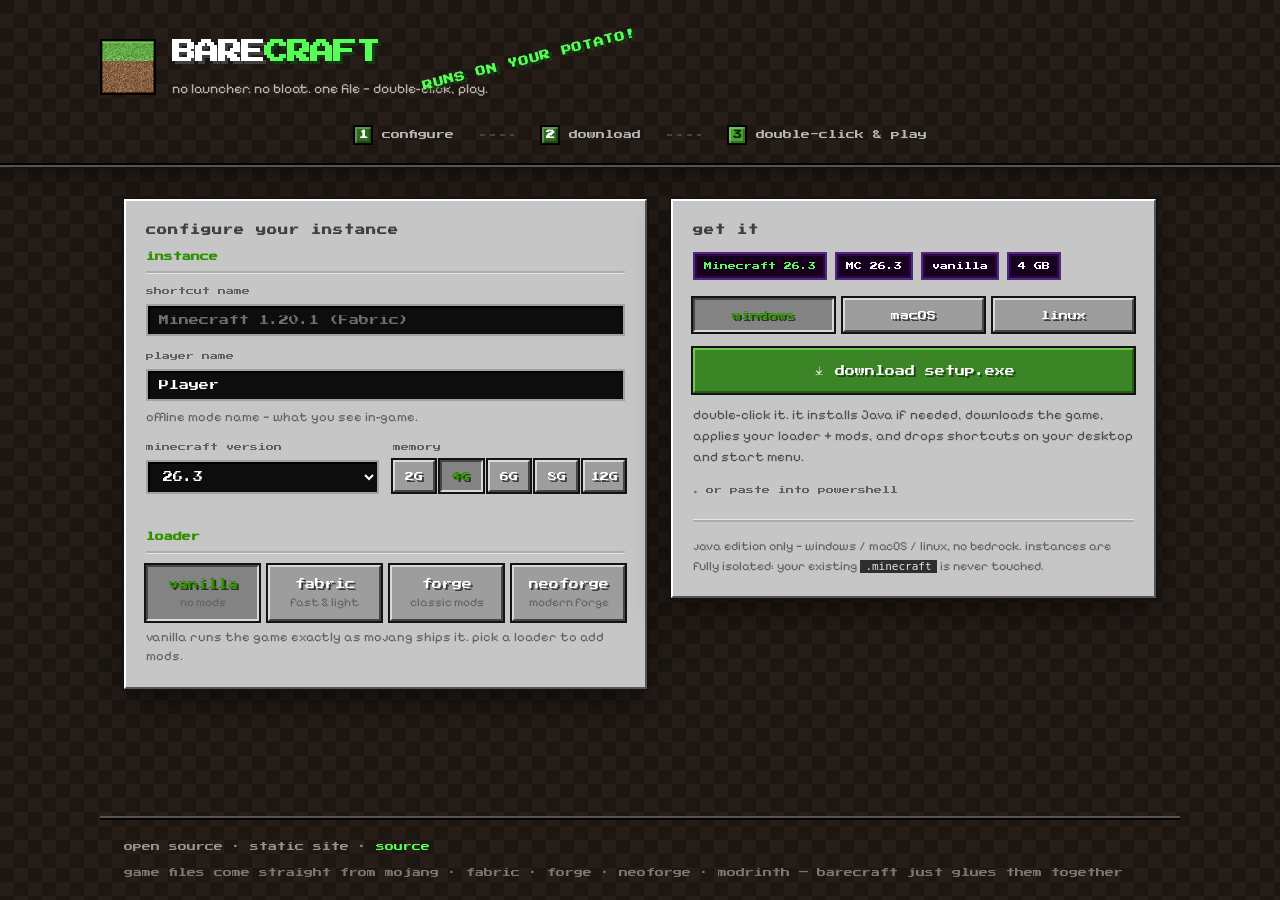
==== commit feb9c8b9: "short one-liners via i.sh; overflow fix; splash glue fix; fetch stall watchdog" ====
--- a/index.html
+++ b/index.html
@@ -16,7 +16,7 @@
     <div class="brand">
       <img src="icon.png" alt="">
       <div>
-        <h1>BARE<span>CRAFT</span><span class="splash" id="splash">No launcher!</span></h1>
+        <h1>BARE<span>CRAFT</span> <span class="splash" id="splash">NO LAUNCHER!</span></h1>
         <p>no launcher. no bloat. one file — double-click, play.</p>
       </div>
     </div>
--- a/style.css
+++ b/style.css
@@ -106,10 +106,12 @@
   font-size: 10px;
   color: #ffff55;
   text-shadow: 2px 2px 0 #3f3f00;
+  text-transform: uppercase;
+  letter-spacing: 1px;
   transform: rotate(-14deg);
   transform-origin: 50% 60%;
   animation: splash-pulse .44s ease-in-out infinite alternate;
-  margin-left: 14px;
+  margin-left: 18px;
   white-space: nowrap;
 }
 
@@ -583,6 +585,7 @@
 /* sunken dark slot for code */
 .runline code {
   flex: 1;
+  min-width: 0; /* let the slot shrink — long lines scroll, never blow out the panel */
   background: #2e2e2e;
   border: 2px solid;
   border-color: #1a1a1a #6a6a6a #6a6a6a #1a1a1a;
